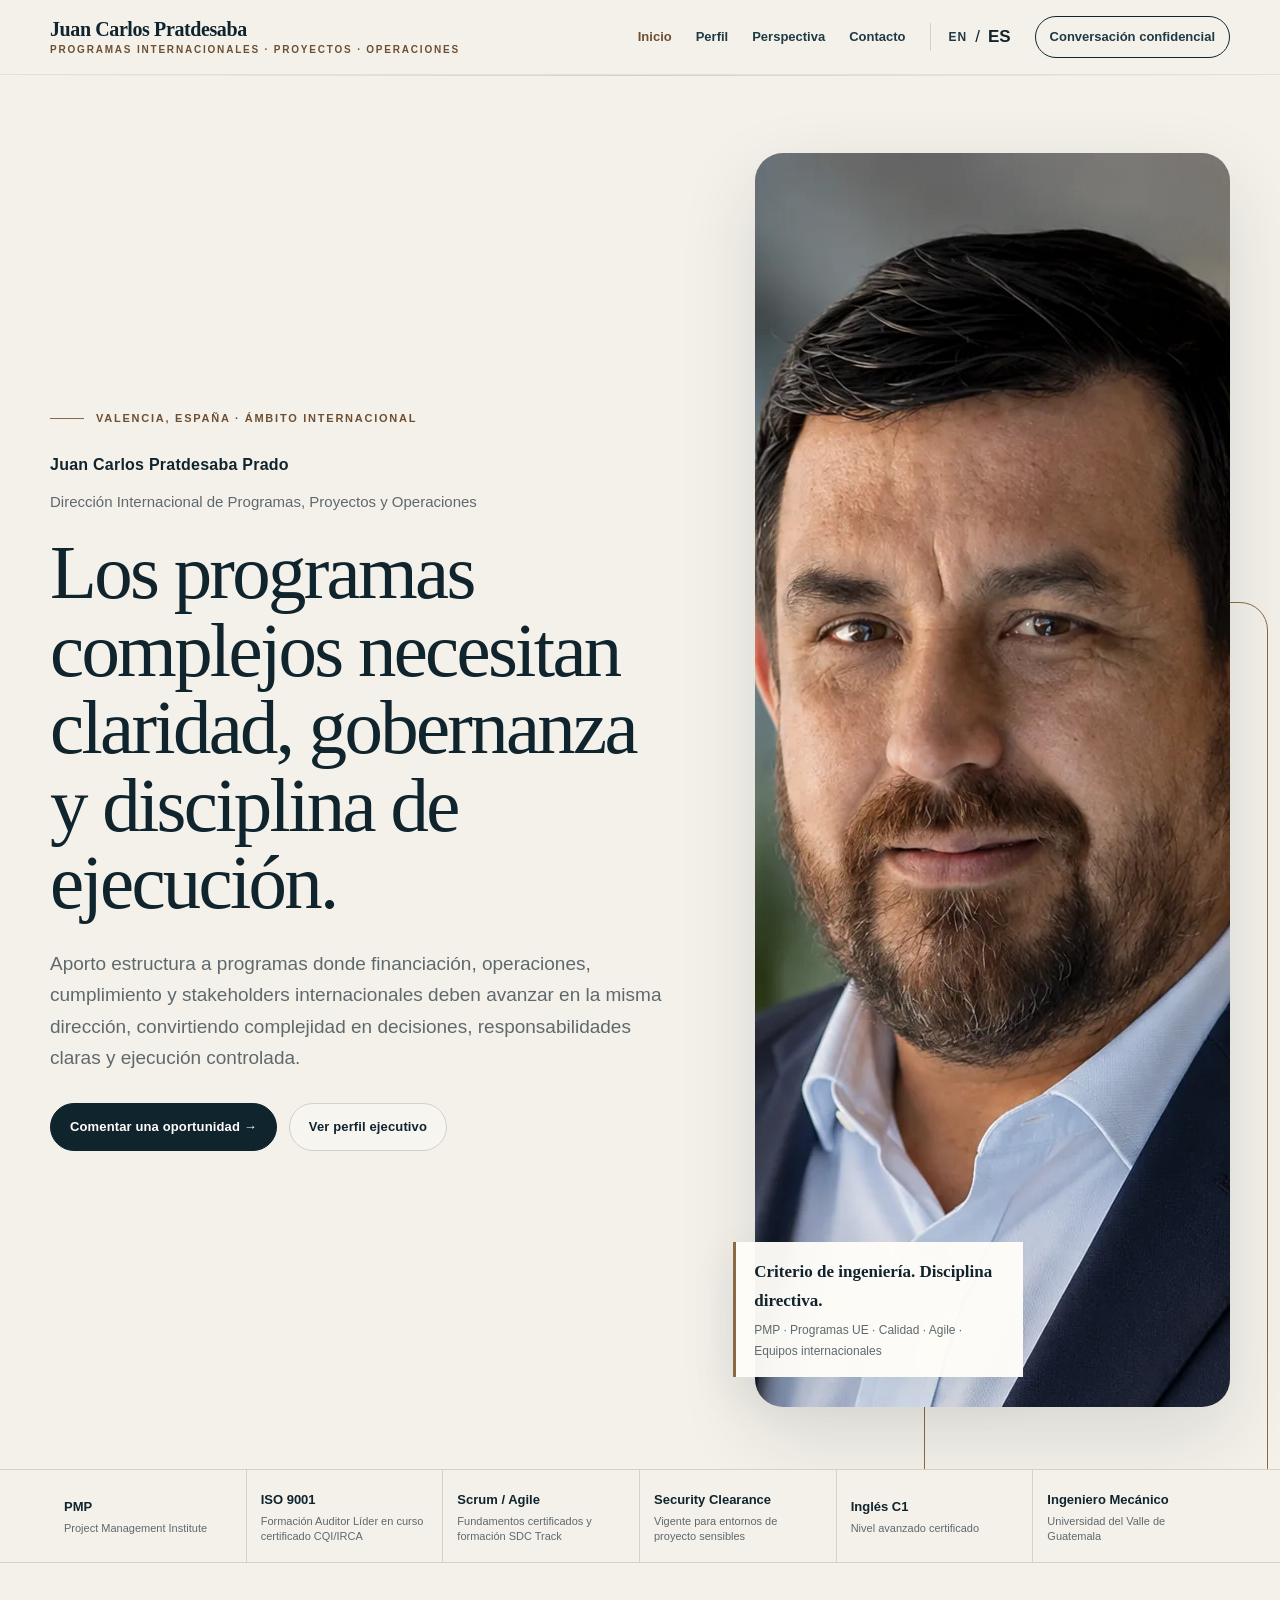
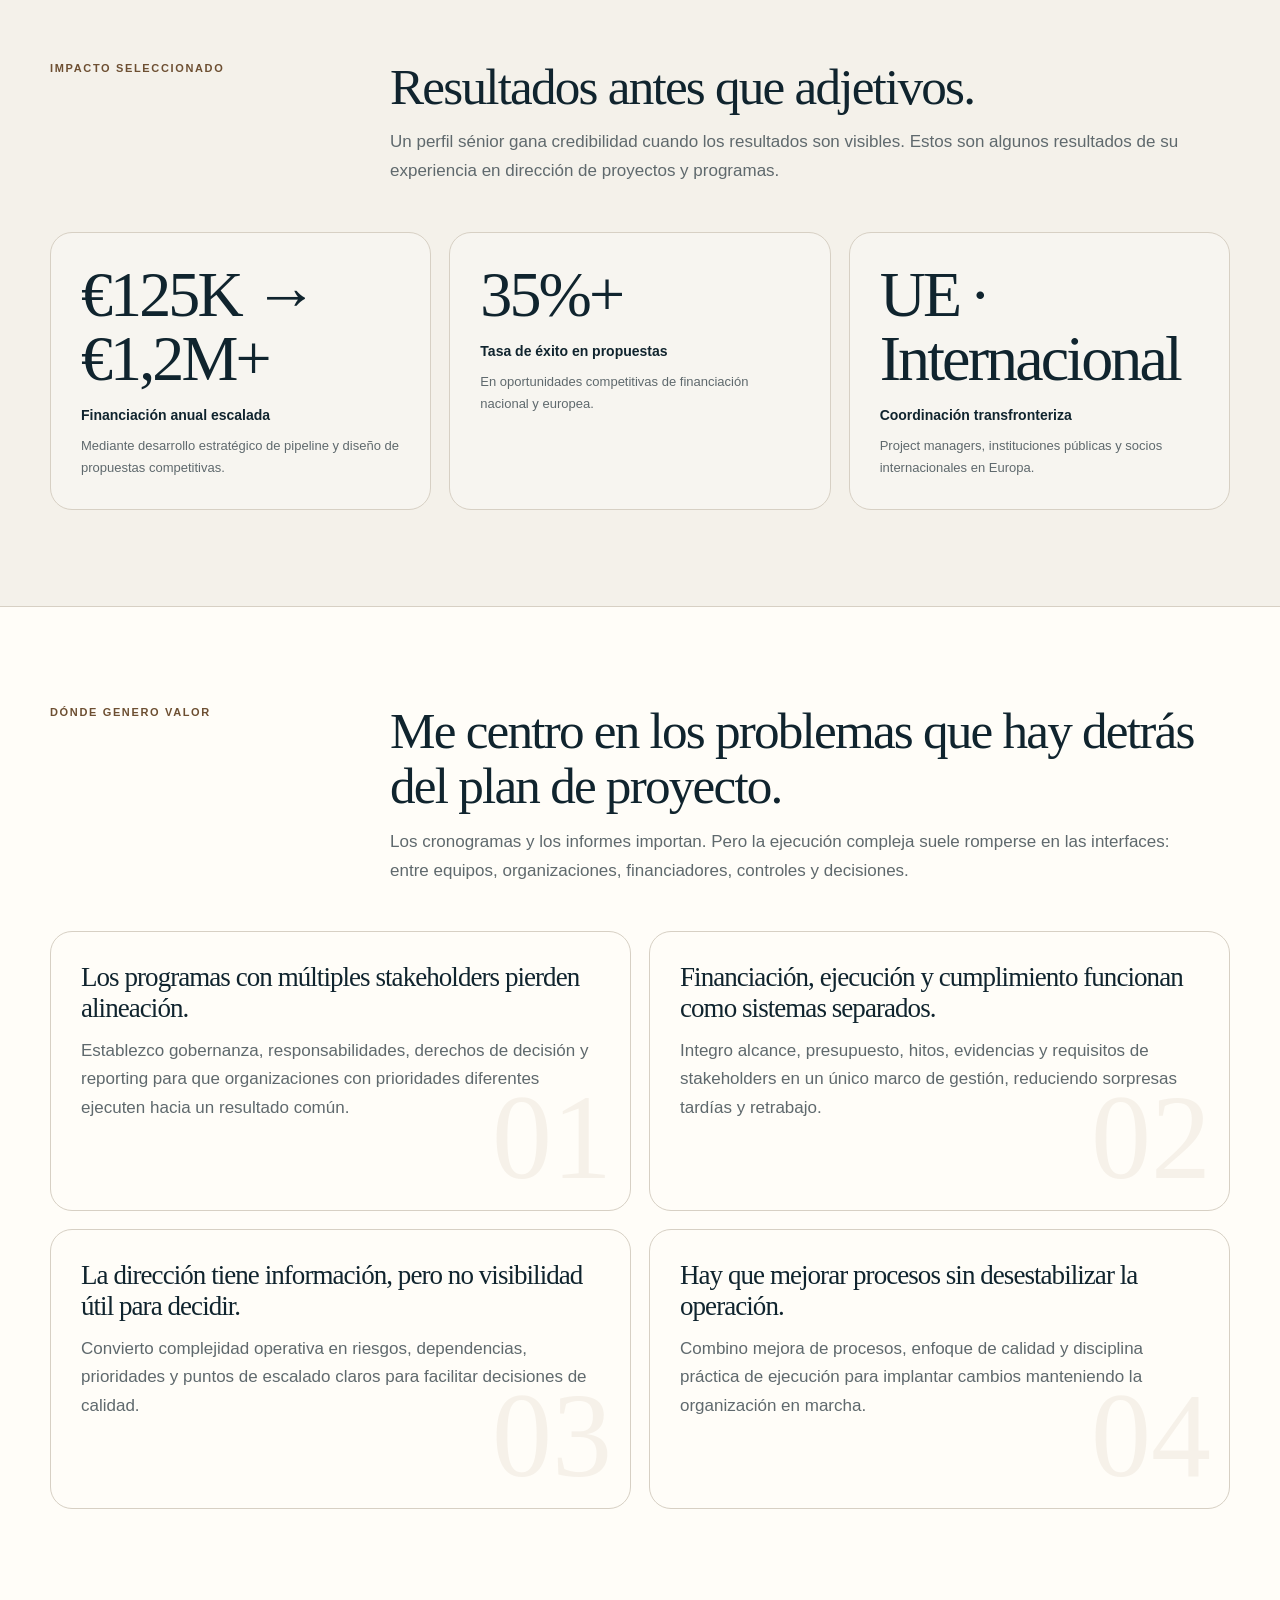
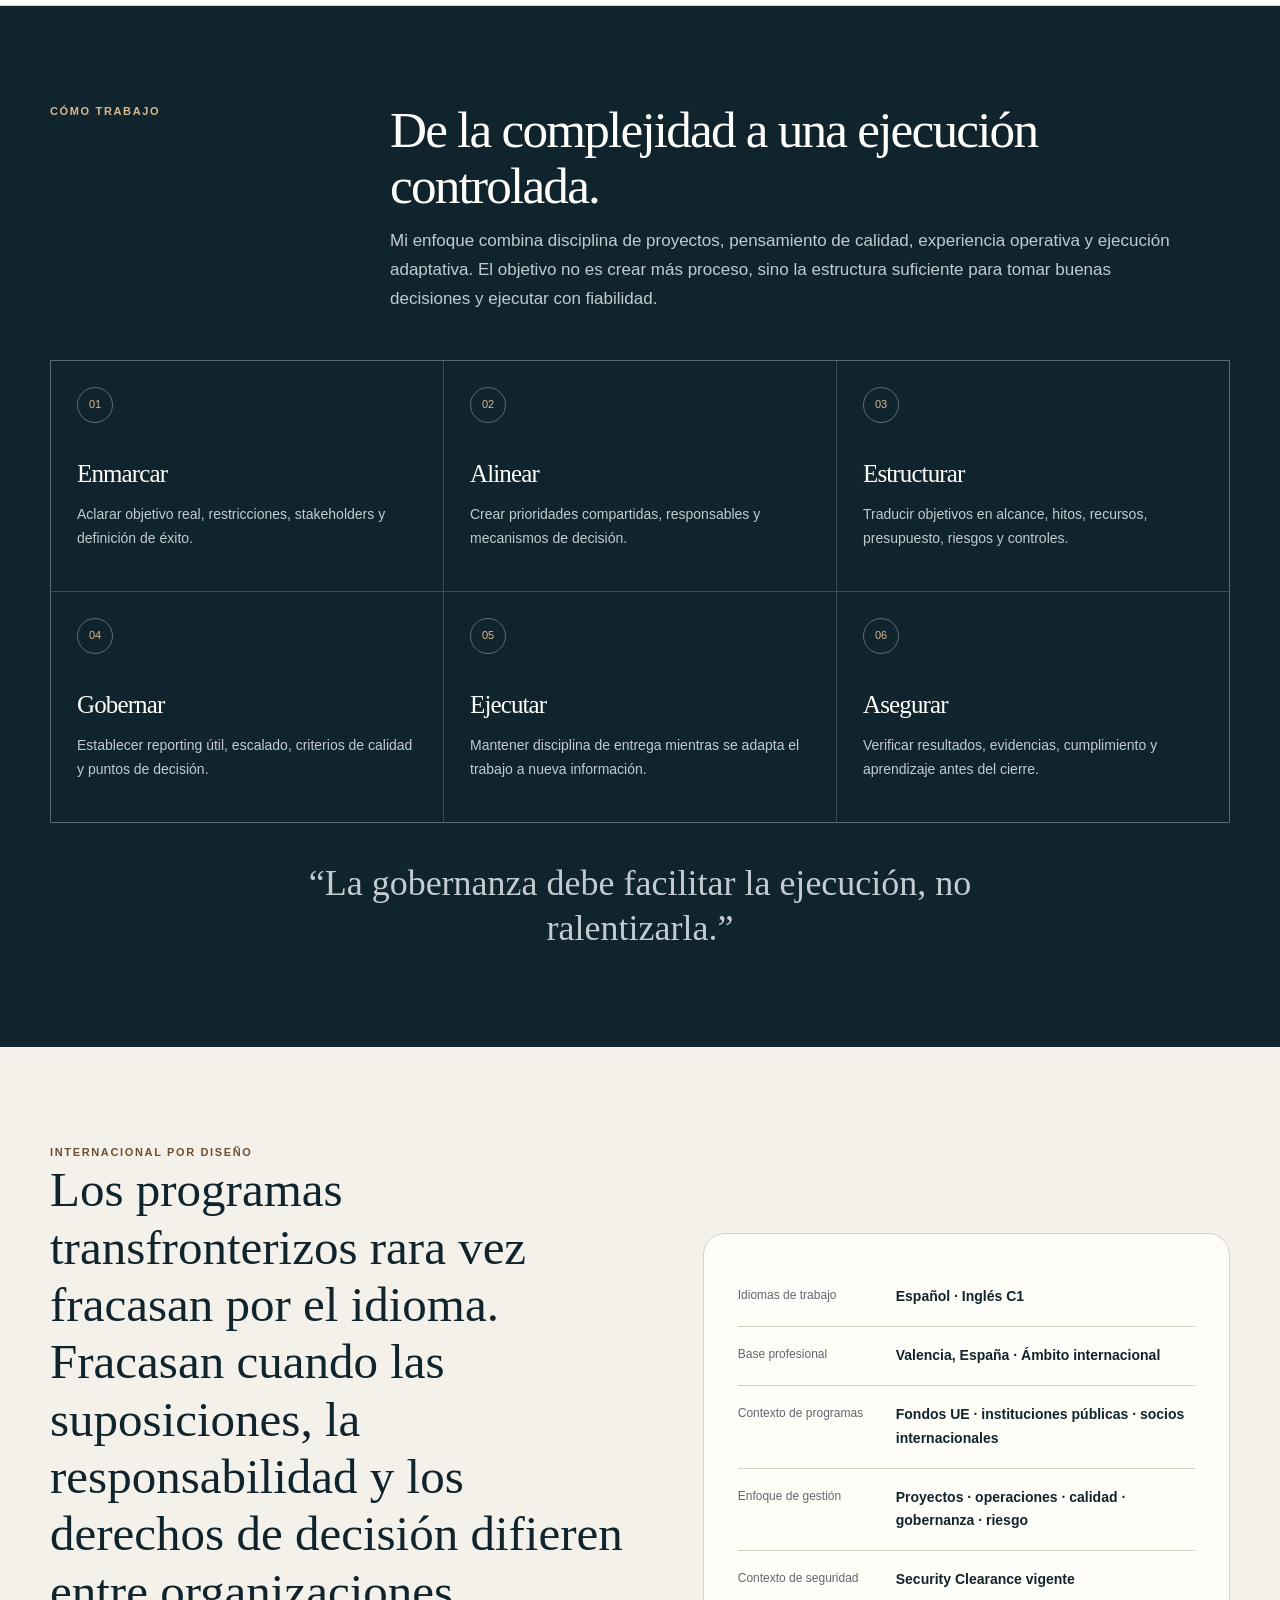
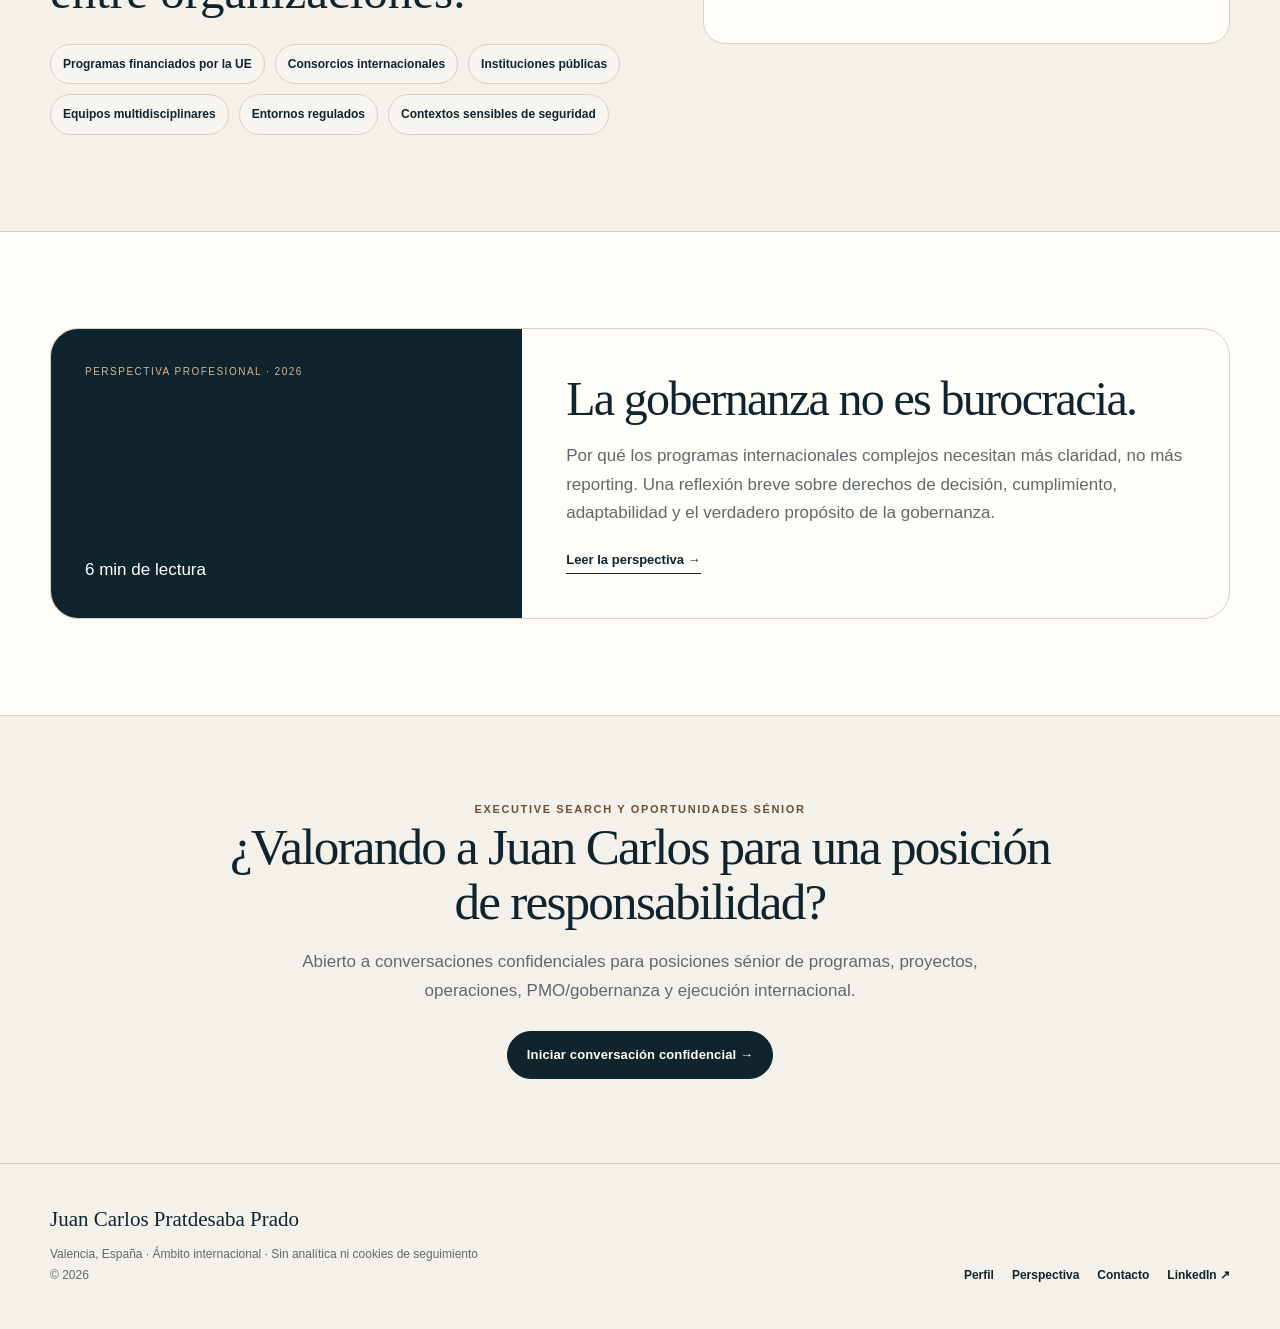
==== es/index.html @ 7df22baf "Add files via upload" ====
<!DOCTYPE html>
<html lang="es">
<head>
    <meta charset="UTF-8">
    <meta name="viewport" content="width=device-width, initial-scale=1.0">
    <meta name="theme-color" content="#f4f1ea">
    <title>Juan Carlos Pratdesaba Prado | Dirección Internacional de Programas, Proyectos y Operaciones</title>
    <meta name="description" content="Perfil sénior internacional: PMP, programas financiados por la UE, formación de Auditor Líder ISO 9001, Scrum, inglés C1 y Security Clearance vigente.">
    <link rel="canonical" href="https://madeprat.github.io/portfoliojcpp/es/">
    <link rel="alternate" hreflang="en" href="https://madeprat.github.io/portfoliojcpp/">
    <link rel="icon" href="../assets/img/favicon.svg" type="image/svg+xml">
    <link rel="stylesheet" href="../assets/css/styles.css">
    <meta property="og:type" content="website">
    <meta property="og:title" content="Juan Carlos Pratdesaba Prado | Dirección Internacional de Programas, Proyectos y Operaciones">
    <meta property="og:description" content="Perfil sénior internacional: PMP, programas financiados por la UE, formación de Auditor Líder ISO 9001, Scrum, inglés C1 y Security Clearance vigente.">
    <meta property="og:url" content="https://madeprat.github.io/portfoliojcpp/es/">
    <meta property="og:image" content="https://madeprat.github.io/portfoliojcpp/assets/img/juan-carlos-pratdesaba.jpg">
    <meta property="og:image:alt" content="Juan Carlos Pratdesaba Prado">
    <meta name="twitter:card" content="summary_large_image">
</head><body>
<a class="skip-link" href="#main">Saltar al contenido</a>
<header class="site-header">
  <div class="container navbar">
    <a class="brand" href="index.html"><strong>Juan Carlos Pratdesaba</strong><span>Programas internacionales · proyectos · operaciones</span></a>
    <button class="nav-toggle" aria-label="Abrir navegación" aria-expanded="false"><span></span></button>
    <nav class="nav-links" aria-label="Navegación principal">
      <a href="index.html" aria-current="page">Inicio</a><a href="perfil.html">Perfil</a><a href="perspectiva.html">Perspectiva</a><a href="contacto.html">Contacto</a>
      <div class="lang"><a href="../index.html" lang="en" hreflang="en">EN</a><span>/</span><strong>ES</strong></div>
      <a class="header-cta" href="contacto.html">Conversación confidencial</a>
    </nav>
  </div>
</header>
<main id="main">
  <section class="hero"><div class="container hero-grid"><div class="reveal"><div class="eyebrow">Valencia, España · Ámbito internacional</div><p class="nameplate">Juan Carlos Pratdesaba Prado</p><p class="role">Dirección Internacional de Programas, Proyectos y Operaciones</p><h1>Los programas complejos necesitan claridad, gobernanza y disciplina de ejecución.</h1><p class="hero-lead">Aporto estructura a programas donde financiación, operaciones, cumplimiento y stakeholders internacionales deben avanzar en la misma dirección, convirtiendo complejidad en decisiones, responsabilidades claras y ejecución controlada.</p><div class="hero-actions"><a class="btn btn-primary" href="contacto.html">Comentar una oportunidad →</a><a class="btn btn-secondary" href="perfil.html">Ver perfil ejecutivo</a></div></div><div class="portrait-frame reveal"><div class="portrait-card"><img src="../assets/img/juan-carlos-pratdesaba.webp" alt="Retrato profesional de Juan Carlos Pratdesaba Prado" width="1254" height="1254" fetchpriority="high"></div><div class="portrait-note"><strong>Criterio de ingeniería. Disciplina directiva.</strong><span>PMP · Programas UE · Calidad · Agile · Equipos internacionales</span></div></div></div></section>
  <section class="credibility" aria-label="Credenciales profesionales"><div class="container credibility-row"><div class="credibility-item"><strong>PMP</strong><span>Project Management Institute</span></div><div class="credibility-item"><strong>ISO 9001</strong><span>Formación Auditor Líder en curso certificado CQI/IRCA</span></div><div class="credibility-item"><strong>Scrum / Agile</strong><span>Fundamentos certificados y formación SDC Track</span></div><div class="credibility-item"><strong>Security Clearance</strong><span>Vigente para entornos de proyecto sensibles</span></div><div class="credibility-item"><strong>Inglés C1</strong><span>Nivel avanzado certificado</span></div><div class="credibility-item"><strong>Ingeniero Mecánico</strong><span>Universidad del Valle de Guatemala</span></div></div></section>
  <section class="section" id="impacto"><div class="container"><div class="section-head reveal"><div class="kicker">Impacto seleccionado</div><div><h2>Resultados antes que adjetivos.</h2><p class="section-intro">Un perfil sénior gana credibilidad cuando los resultados son visibles. Estos son algunos resultados de su experiencia en dirección de proyectos y programas.</p></div></div><div class="metrics"><article class="metric reveal"><div class="metric-value">€125K → €1,2M+</div><div class="metric-label">Financiación anual escalada</div><p>Mediante desarrollo estratégico de pipeline y diseño de propuestas competitivas.</p></article><article class="metric reveal"><div class="metric-value">35%+</div><div class="metric-label">Tasa de éxito en propuestas</div><p>En oportunidades competitivas de financiación nacional y europea.</p></article><article class="metric reveal"><div class="metric-value">UE · Internacional</div><div class="metric-label">Coordinación transfronteriza</div><p>Project managers, instituciones públicas y socios internacionales en Europa.</p></article></div></div></section>
  <section class="section section-alt" id="problemas"><div class="container"><div class="section-head reveal"><div class="kicker">Dónde genero valor</div><div><h2>Me centro en los problemas que hay detrás del plan de proyecto.</h2><p class="section-intro">Los cronogramas y los informes importan. Pero la ejecución compleja suele romperse en las interfaces: entre equipos, organizaciones, financiadores, controles y decisiones.</p></div></div><div class="problem-grid"><article class="problem reveal" data-index="01"><h3>Los programas con múltiples stakeholders pierden alineación.</h3><p>Establezco gobernanza, responsabilidades, derechos de decisión y reporting para que organizaciones con prioridades diferentes ejecuten hacia un resultado común.</p></article><article class="problem reveal" data-index="02"><h3>Financiación, ejecución y cumplimiento funcionan como sistemas separados.</h3><p>Integro alcance, presupuesto, hitos, evidencias y requisitos de stakeholders en un único marco de gestión, reduciendo sorpresas tardías y retrabajo.</p></article><article class="problem reveal" data-index="03"><h3>La dirección tiene información, pero no visibilidad útil para decidir.</h3><p>Convierto complejidad operativa en riesgos, dependencias, prioridades y puntos de escalado claros para facilitar decisiones de calidad.</p></article><article class="problem reveal" data-index="04"><h3>Hay que mejorar procesos sin desestabilizar la operación.</h3><p>Combino mejora de procesos, enfoque de calidad y disciplina práctica de ejecución para implantar cambios manteniendo la organización en marcha.</p></article></div></div></section>
  <section class="section section-dark" id="metodo"><div class="container"><div class="section-head reveal"><div class="kicker">Cómo trabajo</div><div><h2>De la complejidad a una ejecución controlada.</h2><p class="section-intro">Mi enfoque combina disciplina de proyectos, pensamiento de calidad, experiencia operativa y ejecución adaptativa. El objetivo no es crear más proceso, sino la estructura suficiente para tomar buenas decisiones y ejecutar con fiabilidad.</p></div></div><div class="method-list"><article class="method reveal"><span class="method-num">01</span><h3>Enmarcar</h3><p>Aclarar objetivo real, restricciones, stakeholders y definición de éxito.</p></article><article class="method reveal"><span class="method-num">02</span><h3>Alinear</h3><p>Crear prioridades compartidas, responsables y mecanismos de decisión.</p></article><article class="method reveal"><span class="method-num">03</span><h3>Estructurar</h3><p>Traducir objetivos en alcance, hitos, recursos, presupuesto, riesgos y controles.</p></article><article class="method reveal"><span class="method-num">04</span><h3>Gobernar</h3><p>Establecer reporting útil, escalado, criterios de calidad y puntos de decisión.</p></article><article class="method reveal"><span class="method-num">05</span><h3>Ejecutar</h3><p>Mantener disciplina de entrega mientras se adapta el trabajo a nueva información.</p></article><article class="method reveal"><span class="method-num">06</span><h3>Asegurar</h3><p>Verificar resultados, evidencias, cumplimiento y aprendizaje antes del cierre.</p></article></div><p class="method-quote reveal">“La gobernanza debe facilitar la ejecución, no ralentizarla.”</p></div></section>
  <section class="section" id="internacional"><div class="container international"><div class="reveal"><div class="kicker">Internacional por diseño</div><p class="big-quote">Los programas transfronterizos rara vez fracasan por el idioma. Fracasan cuando las suposiciones, la responsabilidad y los derechos de decisión difieren entre organizaciones.</p><div class="tag-cloud"><span class="tag">Programas financiados por la UE</span><span class="tag">Consorcios internacionales</span><span class="tag">Instituciones públicas</span><span class="tag">Equipos multidisciplinares</span><span class="tag">Entornos regulados</span><span class="tag">Contextos sensibles de seguridad</span></div></div><div class="international-panel reveal"><dl><div class="row"><dt>Idiomas de trabajo</dt><dd>Español · Inglés C1</dd></div><div class="row"><dt>Base profesional</dt><dd>Valencia, España · Ámbito internacional</dd></div><div class="row"><dt>Contexto de programas</dt><dd>Fondos UE · instituciones públicas · socios internacionales</dd></div><div class="row"><dt>Enfoque de gestión</dt><dd>Proyectos · operaciones · calidad · gobernanza · riesgo</dd></div><div class="row"><dt>Contexto de seguridad</dt><dd>Security Clearance vigente</dd></div></dl></div></div></section>
  <section class="section section-alt" id="perspectiva"><div class="container"><div class="article-card reveal"><div class="side"><span class="edition">Perspectiva profesional · 2026</span><span>6 min de lectura</span></div><div class="content"><h3>La gobernanza no es burocracia.</h3><p>Por qué los programas internacionales complejos necesitan más claridad, no más reporting. Una reflexión breve sobre derechos de decisión, cumplimiento, adaptabilidad y el verdadero propósito de la gobernanza.</p><a class="text-link" href="perspectiva.html">Leer la perspectiva →</a></div></div></div></section>
  <section class="final-cta"><div class="container reveal"><div class="kicker">Executive search y oportunidades sénior</div><h2>¿Valorando a Juan Carlos para una posición de responsabilidad?</h2><p>Abierto a conversaciones confidenciales para posiciones sénior de programas, proyectos, operaciones, PMO/gobernanza y ejecución internacional.</p><a class="btn btn-primary" href="contacto.html">Iniciar conversación confidencial →</a></div></section>
</main>
<footer class="site-footer">
  <div class="container footer-grid">
    <div><div class="footer-name">Juan Carlos Pratdesaba Prado</div><div class="footer-meta">Valencia, España · Ámbito internacional · Sin analítica ni cookies de seguimiento<br>© <span data-year>2026</span></div></div>
    <div class="footer-links"><a href="perfil.html">Perfil</a><a href="perspectiva.html">Perspectiva</a><a href="contacto.html">Contacto</a><a href="https://www.linkedin.com/in/jcpratdesaba/" target="_blank" rel="noopener">LinkedIn ↗</a></div>
  </div>
</footer>
<script src="../assets/js/main.js" defer></script>
</body>
</html>
---- assets/css/styles.css ----
/* Juan Carlos Pratdesaba Prado — Executive portfolio */
:root {
  --ink: #10242e;
  --ink-2: #1f3a45;
  --paper: #f4f1ea;
  --paper-2: #ebe6dc;
  --white: #fffdf8;
  --bronze: #8b6946;
  --bronze-dark: #6d4f32;
  --muted: #5f696d;
  --line: #d7d0c4;
  --shadow: 0 28px 80px rgba(16, 36, 46, .12);
  --shadow-soft: 0 16px 44px rgba(16, 36, 46, .08);
  --radius: 22px;
  --serif: Georgia, 'Times New Roman', serif;
  --sans: -apple-system, BlinkMacSystemFont, 'Segoe UI', Inter, Helvetica, Arial, sans-serif;
}
* { box-sizing: border-box; }
html { scroll-behavior: smooth; }
body {
  margin: 0;
  color: var(--ink);
  background: var(--paper);
  font-family: var(--sans);
  font-size: 17px;
  line-height: 1.7;
  -webkit-font-smoothing: antialiased;
  text-rendering: optimizeLegibility;
}
a { color: inherit; }
img { max-width: 100%; display: block; }
button, input, textarea { font: inherit; }
::selection { background: #d9c4aa; color: var(--ink); }
.container { width: min(1180px, calc(100% - 40px)); margin: 0 auto; }
.narrow { width: min(820px, calc(100% - 40px)); margin: 0 auto; }
.skip-link { position: absolute; left: -999px; top: 0; background: var(--ink); color: white; padding: 10px 16px; z-index: 9999; }
.skip-link:focus { left: 12px; top: 12px; }

.site-header {
  position: sticky; top: 0; z-index: 100;
  background: rgba(244, 241, 234, .92);
  backdrop-filter: blur(16px);
  border-bottom: 1px solid rgba(16, 36, 46, .08);
}
.navbar { min-height: 74px; display: flex; align-items: center; gap: 22px; }
.brand { text-decoration: none; display: flex; flex-direction: column; line-height: 1.05; margin-right: auto; }
.brand strong { font-family: var(--serif); font-size: 20px; letter-spacing: -.02em; }
.brand span { margin-top: 5px; font-size: 10px; letter-spacing: .18em; text-transform: uppercase; color: var(--bronze-dark); font-weight: 700; }
.nav-links { display: flex; align-items: center; gap: 24px; }
.nav-links a { text-decoration: none; font-size: 13px; font-weight: 650; color: var(--ink-2); }
.nav-links a:hover, .nav-links a[aria-current='page'] { color: var(--bronze-dark); }
.lang { display: inline-flex; border-left: 1px solid var(--line); padding-left: 18px; gap: 8px; align-items: center; }
.lang a { font-size: 12px; letter-spacing: .08em; }
.header-cta { border: 1px solid var(--ink); padding: 9px 14px; border-radius: 999px; }
.header-cta:hover { background: var(--ink); color: var(--white) !important; }
.nav-toggle { display: none; border: 0; background: transparent; width: 44px; height: 44px; cursor: pointer; }
.nav-toggle span, .nav-toggle::before, .nav-toggle::after { content: ''; display: block; height: 2px; width: 24px; background: var(--ink); margin: 5px auto; }

.hero { padding: 78px 0 62px; position: relative; overflow: hidden; }
.hero::before { content: ''; position: absolute; inset: 0 0 auto 0; height: 1px; background: linear-gradient(90deg, transparent, var(--line), transparent); }
.hero-grid { display: grid; grid-template-columns: minmax(0, 1.14fr) minmax(340px, .86fr); gap: 76px; align-items: center; }
.eyebrow { display: flex; align-items: center; gap: 12px; margin-bottom: 24px; color: var(--bronze-dark); font-size: 11px; letter-spacing: .16em; text-transform: uppercase; font-weight: 800; }
.eyebrow::before { content: ''; width: 34px; height: 1px; background: var(--bronze); }
.nameplate { margin: 0 0 10px; font-size: 16px; font-weight: 760; letter-spacing: .015em; }
.role { margin: 0 0 20px; color: var(--muted); font-size: 15px; }
h1, h2, h3, .display { font-family: var(--serif); font-weight: 500; letter-spacing: -.035em; }
h1 { margin: 0; font-size: clamp(46px, 6vw, 78px); line-height: 1.01; max-width: 900px; }
.hero-lead { margin: 26px 0 0; font-size: 19px; line-height: 1.65; color: var(--muted); max-width: 750px; }
.hero-actions { display: flex; flex-wrap: wrap; gap: 12px; margin-top: 30px; }
.btn { display: inline-flex; align-items: center; justify-content: center; gap: 9px; min-height: 48px; padding: 0 19px; border-radius: 999px; text-decoration: none; font-size: 13px; font-weight: 750; letter-spacing: .01em; transition: transform .18s ease, background .18s ease, color .18s ease, border-color .18s ease; }
.btn:hover { transform: translateY(-2px); }
.btn-primary { background: var(--ink); color: var(--white); border: 1px solid var(--ink); }
.btn-primary:hover { background: var(--ink-2); }
.btn-secondary { border: 1px solid var(--line); background: rgba(255,255,255,.28); }
.btn-secondary:hover { border-color: var(--ink); }
.portrait-frame { position: relative; }
.portrait-frame::before { content: ''; position: absolute; width: 72%; height: 72%; right: -8%; bottom: -8%; border: 1px solid var(--bronze); border-radius: 28px; z-index: 0; }
.portrait-card { position: relative; z-index: 1; border-radius: 28px; overflow: hidden; box-shadow: var(--shadow); background: #d9d4cb; }
.portrait-card img { width: 100%; aspect-ratio: 1 / 1.08; object-fit: cover; object-position: 50% 40%; }
.portrait-note { position: absolute; z-index: 2; left: -22px; bottom: 30px; width: min(290px, 82%); background: rgba(255,253,248,.96); padding: 16px 18px; border-left: 3px solid var(--bronze); box-shadow: var(--shadow-soft); }
.portrait-note strong { display: block; font-family: var(--serif); font-size: 17px; font-weight: 600; }
.portrait-note span { display: block; color: var(--muted); font-size: 12px; margin-top: 4px; }

.credibility { border-top: 1px solid var(--line); border-bottom: 1px solid var(--line); }
.credibility-row { display: grid; grid-template-columns: repeat(6, 1fr); }
.credibility-item { min-height: 92px; display: flex; flex-direction: column; justify-content: center; padding: 16px 14px; border-right: 1px solid var(--line); }
.credibility-item:last-child { border-right: 0; }
.credibility-item strong { font-size: 13px; }
.credibility-item span { margin-top: 3px; color: var(--muted); font-size: 11px; line-height: 1.35; }

.section { padding: 96px 0; }
.section-tight { padding: 68px 0; }
.section-alt { background: var(--white); border-top: 1px solid var(--line); border-bottom: 1px solid var(--line); }
.section-dark { background: var(--ink); color: var(--white); }
.section-dark .muted, .section-dark p { color: #c2cbd0; }
.section-head { display: grid; grid-template-columns: .5fr 1.5fr; gap: 60px; align-items: start; margin-bottom: 46px; }
.kicker { font-size: 11px; letter-spacing: .15em; text-transform: uppercase; font-weight: 800; color: var(--bronze-dark); }
.section-dark .kicker { color: #d9b78f; }
h2 { margin: 0; font-size: clamp(34px, 4vw, 54px); line-height: 1.08; }
.section-intro { margin: 14px 0 0; color: var(--muted); max-width: 800px; }
.muted { color: var(--muted); }

.metrics { display: grid; grid-template-columns: repeat(3, 1fr); gap: 18px; }
.metric { padding: 30px; border: 1px solid var(--line); background: rgba(255,255,255,.25); border-radius: var(--radius); }
.metric-value { font-family: var(--serif); font-size: clamp(42px, 5vw, 64px); line-height: 1; color: var(--ink); letter-spacing: -.045em; }
.metric-label { margin-top: 13px; font-weight: 750; font-size: 14px; }
.metric p { font-size: 13px; color: var(--muted); margin: 7px 0 0; }

.problem-grid { display: grid; grid-template-columns: repeat(2, 1fr); gap: 18px; }
.problem { position: relative; min-height: 280px; padding: 30px; border-radius: var(--radius); border: 1px solid var(--line); background: var(--white); overflow: hidden; }
.problem::after { content: attr(data-index); position: absolute; right: 18px; bottom: -30px; font-family: var(--serif); font-size: 120px; color: rgba(139, 105, 70, .08); }
.problem h3 { position: relative; z-index: 1; margin: 0 0 12px; font-size: 27px; line-height: 1.15; }
.problem p { position: relative; z-index: 1; margin: 0; color: var(--muted); }

.method-list { display: grid; grid-template-columns: repeat(3, 1fr); gap: 1px; background: rgba(255,255,255,.18); border: 1px solid rgba(255,255,255,.16); }
.method { min-height: 230px; padding: 26px; background: var(--ink); }
.method-num { display: inline-flex; width: 36px; height: 36px; align-items: center; justify-content: center; border: 1px solid rgba(255,255,255,.32); border-radius: 50%; font-size: 11px; color: #d9b78f; }
.method h3 { margin: 30px 0 8px; font-size: 25px; }
.method p { margin: 0; font-size: 14px; }
.method-quote { margin: 38px auto 0; max-width: 850px; text-align: center; font-family: var(--serif); font-size: clamp(24px, 3vw, 36px); line-height: 1.25; }

.international { display: grid; grid-template-columns: 1.05fr .95fr; gap: 70px; align-items: center; }
.big-quote { font-family: var(--serif); font-size: clamp(30px, 4vw, 49px); line-height: 1.17; margin: 0; }
.tag-cloud { display: flex; flex-wrap: wrap; gap: 10px; margin-top: 24px; }
.tag { border: 1px solid var(--line); background: rgba(255,255,255,.25); padding: 9px 12px; border-radius: 999px; font-size: 12px; font-weight: 650; }
.international-panel { padding: 34px; border-radius: var(--radius); background: var(--white); border: 1px solid var(--line); }
.international-panel dl { margin: 0; }
.international-panel .row { display: grid; grid-template-columns: 140px 1fr; gap: 18px; padding: 17px 0; border-bottom: 1px solid var(--line); }
.international-panel .row:last-child { border-bottom: 0; }
.international-panel dt { color: var(--muted); font-size: 12px; }
.international-panel dd { margin: 0; font-size: 14px; font-weight: 680; }

.article-card { display: grid; grid-template-columns: .8fr 1.2fr; border: 1px solid var(--line); border-radius: 28px; overflow: hidden; background: var(--white); }
.article-card .side { padding: 34px; background: var(--ink); color: white; display: flex; flex-direction: column; justify-content: space-between; }
.article-card .side .edition { color: #d9b78f; text-transform: uppercase; letter-spacing: .15em; font-size: 10px; }
.article-card .content { padding: 44px; }
.article-card h3 { margin: 0 0 16px; font-size: clamp(31px, 4vw, 48px); line-height: 1.08; }
.article-card p { color: var(--muted); }
.text-link { display: inline-flex; align-items: center; gap: 8px; text-decoration: none; font-size: 13px; font-weight: 800; border-bottom: 1px solid currentColor; padding-bottom: 2px; }
.text-link:hover { color: var(--bronze-dark); }

.final-cta { padding: 84px 0; text-align: center; }
.final-cta h2 { max-width: 850px; margin: 0 auto; }
.final-cta p { max-width: 680px; margin: 18px auto 26px; color: var(--muted); }

.site-footer { border-top: 1px solid var(--line); padding: 38px 0 44px; }
.footer-grid { display: grid; grid-template-columns: 1fr auto; gap: 30px; align-items: end; }
.footer-name { font-family: var(--serif); font-size: 21px; }
.footer-meta { color: var(--muted); font-size: 12px; margin-top: 6px; }
.footer-links { display: flex; flex-wrap: wrap; gap: 18px; }
.footer-links a { font-size: 12px; text-decoration: none; font-weight: 650; }

.page-hero { padding: 82px 0 62px; border-bottom: 1px solid var(--line); }
.page-hero h1 { font-size: clamp(48px, 7vw, 82px); max-width: 1000px; }
.page-lead { max-width: 820px; margin: 24px 0 0; color: var(--muted); font-size: 20px; }
.profile-grid { display: grid; grid-template-columns: .7fr 1.3fr; gap: 72px; }
.sidebar-card { position: sticky; top: 104px; align-self: start; padding: 28px; border: 1px solid var(--line); border-radius: var(--radius); background: var(--white); }
.sidebar-card img { border-radius: 16px; margin-bottom: 18px; }
.sidebar-card h3 { margin: 0; font-size: 24px; }
.sidebar-card p { margin: 8px 0 0; color: var(--muted); font-size: 13px; }
.quick-facts { margin-top: 20px; border-top: 1px solid var(--line); }
.quick-facts div { padding: 13px 0; border-bottom: 1px solid var(--line); }
.quick-facts span { display: block; font-size: 10px; text-transform: uppercase; letter-spacing: .1em; color: var(--muted); }
.quick-facts strong { display: block; margin-top: 3px; font-size: 13px; }
.content-block + .content-block { margin-top: 64px; }
.content-block h2 { font-size: 42px; margin-bottom: 22px; }
.lead-paragraph { font-family: var(--serif); font-size: 27px; line-height: 1.42; }
.career-chapter { padding: 26px 0; border-top: 1px solid var(--line); display: grid; grid-template-columns: 170px 1fr; gap: 30px; }
.career-chapter:last-child { border-bottom: 1px solid var(--line); }
.career-chapter .period { font-size: 12px; color: var(--bronze-dark); font-weight: 800; text-transform: uppercase; letter-spacing: .08em; }
.career-chapter h3 { margin: 0; font-size: 28px; line-height: 1.18; }
.career-chapter .org { margin: 4px 0 10px; color: var(--muted); font-size: 13px; }
.career-chapter p { margin: 0; color: var(--muted); }
.inline-impact { margin-top: 13px; font-size: 13px; font-weight: 750; color: var(--ink); }
.credential-grid { display: grid; grid-template-columns: repeat(2, 1fr); gap: 14px; }
.credential { padding: 20px; border: 1px solid var(--line); border-radius: 16px; background: var(--white); }
.credential strong { display: block; font-size: 14px; }
.credential span { display: block; margin-top: 6px; color: var(--muted); font-size: 12px; }

.article-layout { display: grid; grid-template-columns: 230px minmax(0, 760px); gap: 70px; justify-content: center; }
.article-meta { position: sticky; top: 104px; align-self: start; }
.article-meta .label { font-size: 10px; letter-spacing: .12em; text-transform: uppercase; color: var(--muted); }
.article-meta strong { display: block; margin-top: 4px; font-size: 13px; }
.article-meta hr { border: 0; border-top: 1px solid var(--line); margin: 20px 0; }
.article-body { font-size: 18px; }
.article-body > p:first-of-type { font-family: var(--serif); font-size: 28px; line-height: 1.45; }
.article-body h2 { font-size: 38px; margin: 60px 0 18px; }
.article-body p { color: #344950; }
.pullquote { margin: 52px 0; padding: 28px 0 28px 30px; border-left: 3px solid var(--bronze); font-family: var(--serif); font-size: 30px; line-height: 1.35; color: var(--ink); }
.article-end { margin-top: 64px; padding-top: 30px; border-top: 1px solid var(--line); }

.contact-grid { display: grid; grid-template-columns: 1.2fr .8fr; gap: 28px; }
.contact-main, .contact-side { border-radius: var(--radius); border: 1px solid var(--line); background: var(--white); padding: 36px; }
.contact-main h2, .contact-side h2 { font-size: 34px; }
.contact-main p, .contact-side p { color: var(--muted); }
.contact-actions { display: flex; flex-wrap: wrap; gap: 12px; margin-top: 25px; }
.context-list { margin-top: 24px; border-top: 1px solid var(--line); }
.context-item { padding: 17px 0; border-bottom: 1px solid var(--line); }
.context-item strong { display: block; font-size: 13px; }
.context-item span { display: block; color: var(--muted); font-size: 12px; margin-top: 3px; }
.recruiter-snapshot { display: grid; gap: 12px; margin-top: 20px; }
.snapshot-row { padding: 14px 0; border-top: 1px solid var(--line); }
.snapshot-row span { display: block; font-size: 10px; letter-spacing: .1em; text-transform: uppercase; color: var(--bronze-dark); font-weight: 800; }
.snapshot-row strong { display: block; margin-top: 4px; font-size: 13px; }

.reveal { opacity: 0; transform: translateY(16px); transition: opacity .65s ease, transform .65s ease; }
.reveal.is-visible { opacity: 1; transform: none; }

@media (max-width: 980px) {
  .nav-toggle { display: block; }
  .nav-links { display: none; position: absolute; top: 74px; left: 0; right: 0; padding: 20px; background: var(--paper); border-bottom: 1px solid var(--line); flex-direction: column; align-items: stretch; gap: 8px; }
  .nav-links.open { display: flex; }
  .nav-links a { padding: 10px 0; }
  .lang { border-left: 0; padding-left: 0; padding-top: 10px; border-top: 1px solid var(--line); }
  .hero-grid { grid-template-columns: 1fr; gap: 48px; }
  .portrait-frame { width: min(620px, 92%); margin: 0 auto; }
  .credibility-row { grid-template-columns: repeat(3, 1fr); }
  .credibility-item:nth-child(3) { border-right: 0; }
  .credibility-item:nth-child(-n+3) { border-bottom: 1px solid var(--line); }
  .section-head { grid-template-columns: 1fr; gap: 16px; }
  .method-list { grid-template-columns: repeat(2, 1fr); }
  .international { grid-template-columns: 1fr; gap: 42px; }
  .profile-grid { grid-template-columns: 1fr; gap: 48px; }
  .sidebar-card { position: static; display: grid; grid-template-columns: 220px 1fr; gap: 26px; }
  .sidebar-card img { margin: 0; }
  .article-layout { grid-template-columns: 1fr; gap: 34px; }
  .article-meta { position: static; display: flex; gap: 24px; flex-wrap: wrap; }
  .article-meta hr { display: none; }
  .contact-grid { grid-template-columns: 1fr; }
}
@media (max-width: 680px) {
  body { font-size: 16px; }
  .container, .narrow { width: min(100% - 28px, 1180px); }
  .navbar { min-height: 66px; }
  .nav-links { top: 66px; }
  .brand span { display: none; }
  .hero { padding: 54px 0 42px; }
  h1 { font-size: clamp(42px, 12vw, 59px); }
  .hero-lead { font-size: 17px; }
  .portrait-frame { width: 100%; }
  .portrait-note { left: 12px; bottom: 12px; }
  .credibility-row { grid-template-columns: repeat(2, 1fr); }
  .credibility-item { border-bottom: 1px solid var(--line) !important; }
  .credibility-item:nth-child(even) { border-right: 0; }
  .section { padding: 70px 0; }
  .metrics, .problem-grid, .method-list, .credential-grid { grid-template-columns: 1fr; }
  .problem { min-height: 240px; }
  .article-card { grid-template-columns: 1fr; }
  .article-card .side, .article-card .content { padding: 28px; }
  .footer-grid { grid-template-columns: 1fr; }
  .sidebar-card { display: block; }
  .sidebar-card img { margin-bottom: 18px; }
  .career-chapter { grid-template-columns: 1fr; gap: 8px; }
  .international-panel .row { grid-template-columns: 1fr; gap: 4px; }
  .page-hero { padding: 58px 0 46px; }
  .page-lead { font-size: 17px; }
}
@media (prefers-reduced-motion: reduce) {
  html { scroll-behavior: auto; }
  *, *::before, *::after { transition: none !important; animation: none !important; }
  .reveal { opacity: 1; transform: none; }
}
@media print {
  .site-header, .site-footer, .hero-actions, .final-cta { display: none !important; }
  body { background: white; color: black; font-size: 12pt; }
  .section, .page-hero { padding: 24px 0; }
  .sidebar-card { position: static; box-shadow: none; }
  a { text-decoration: none; }
}
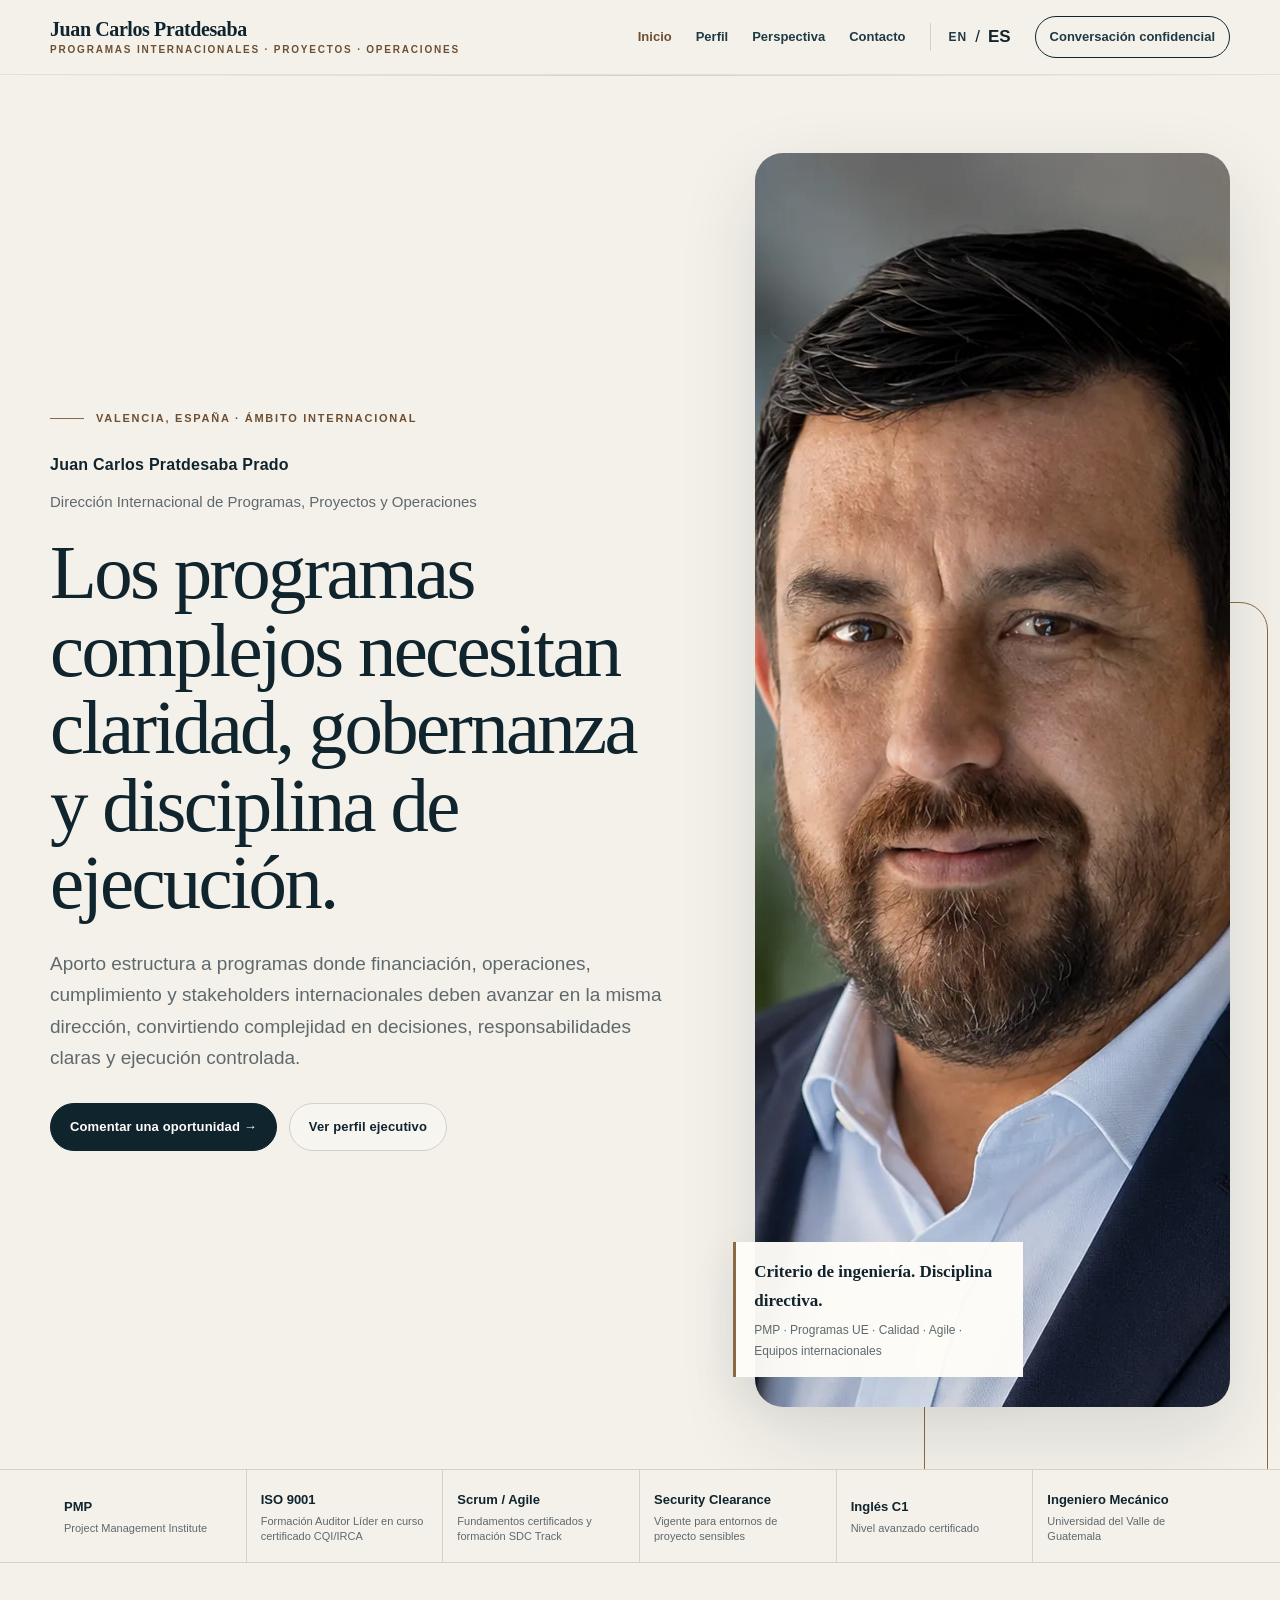
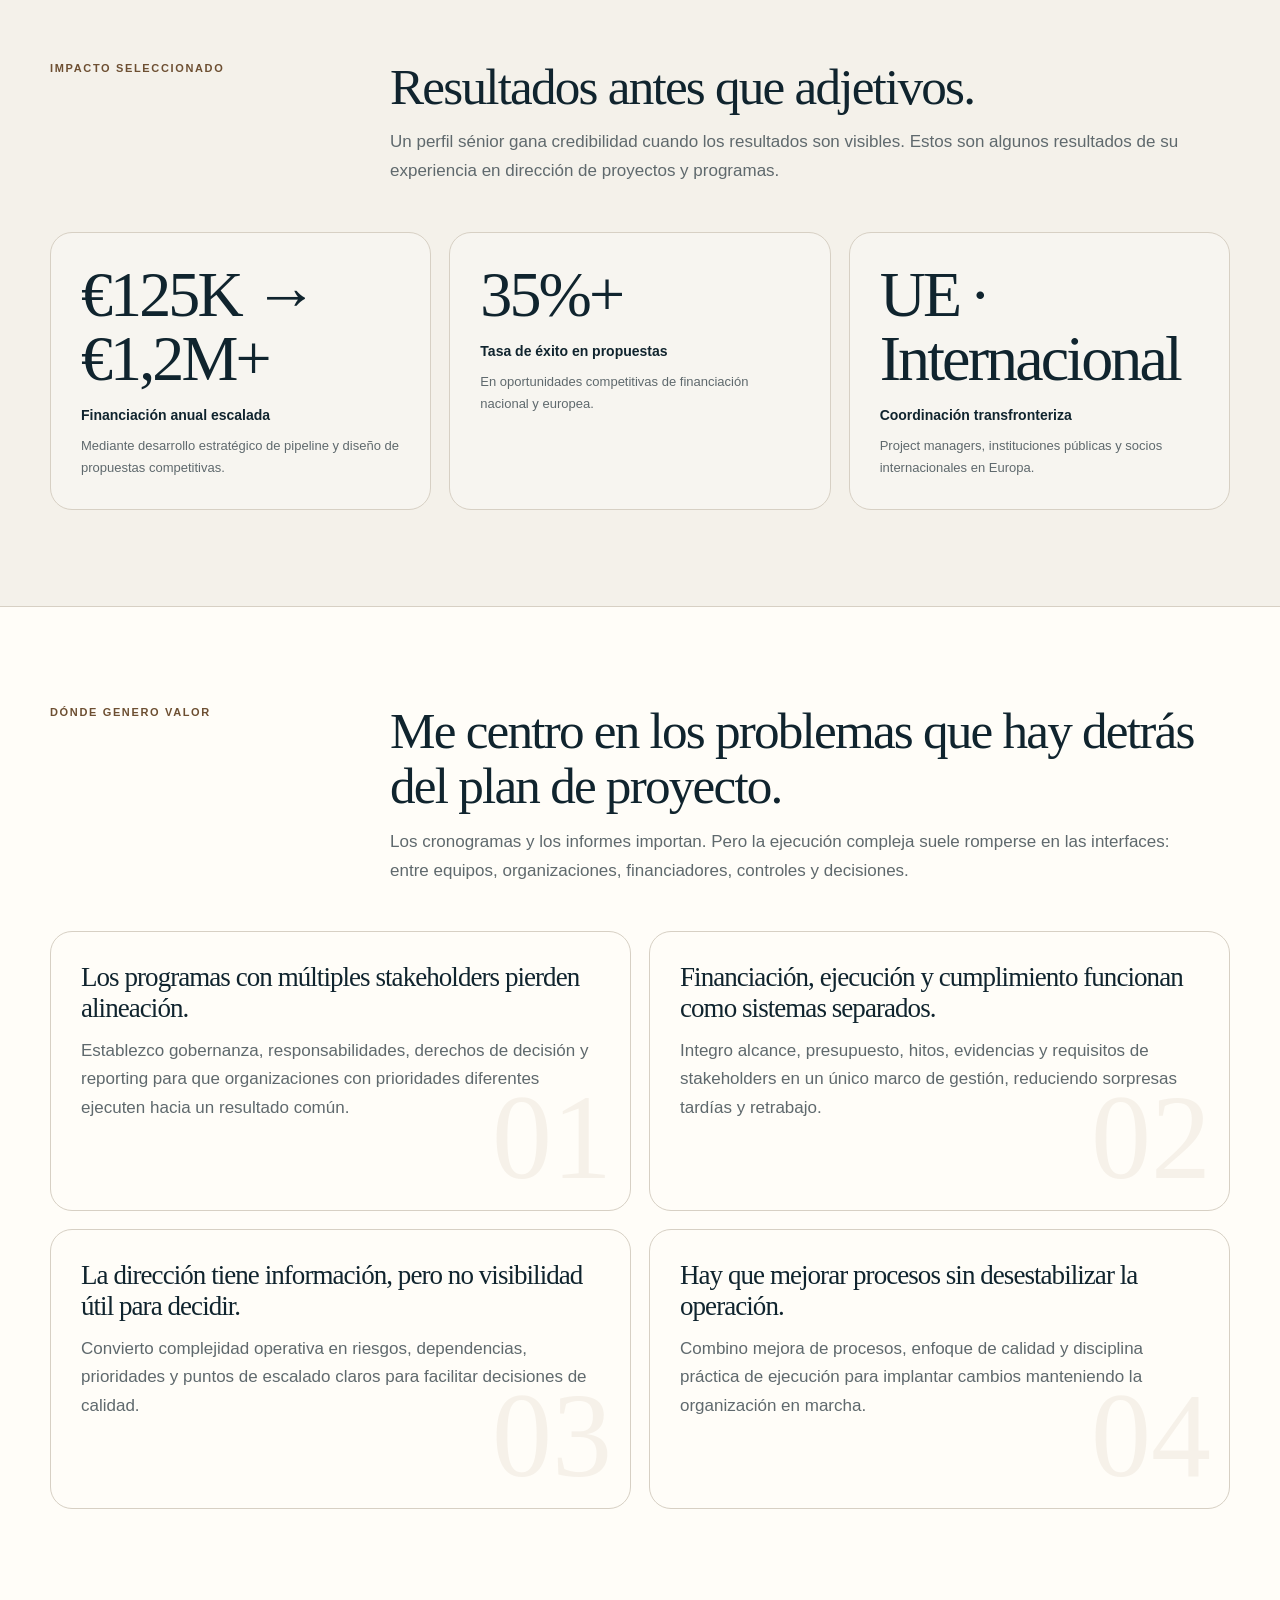
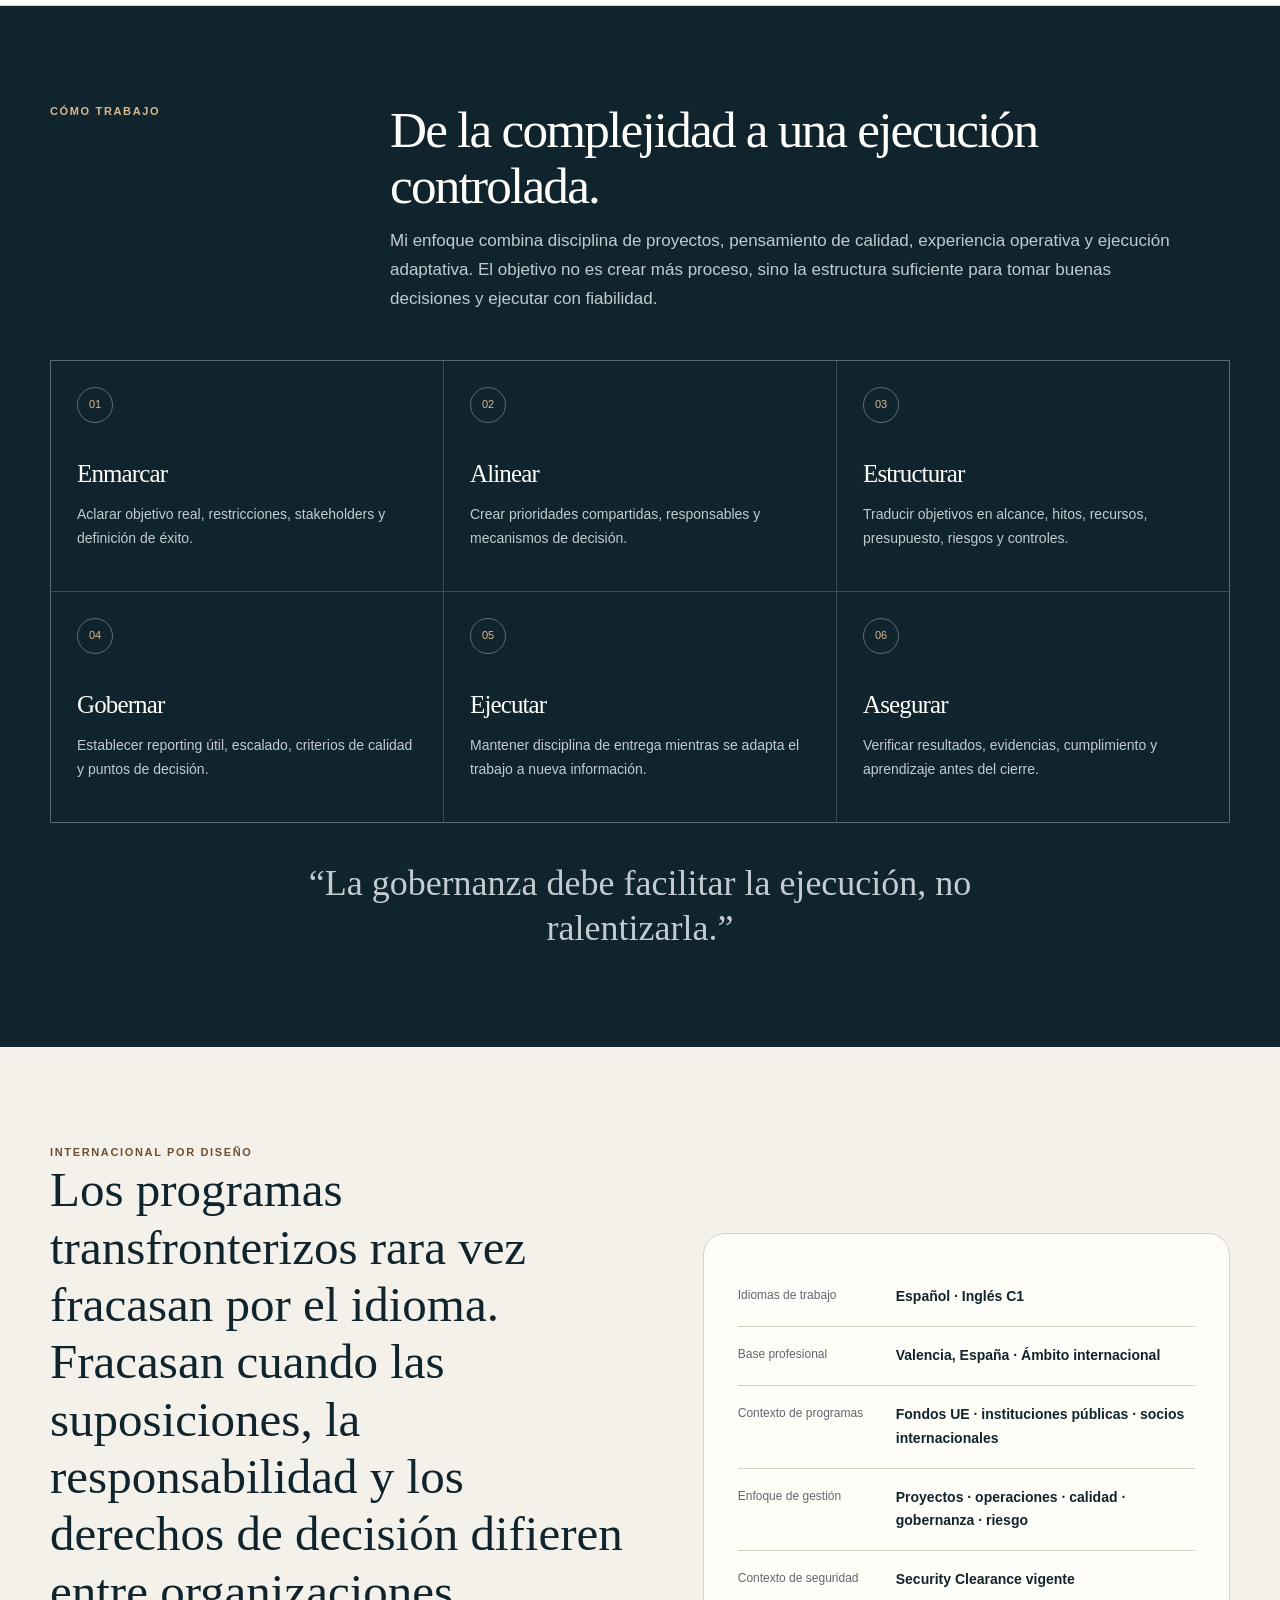
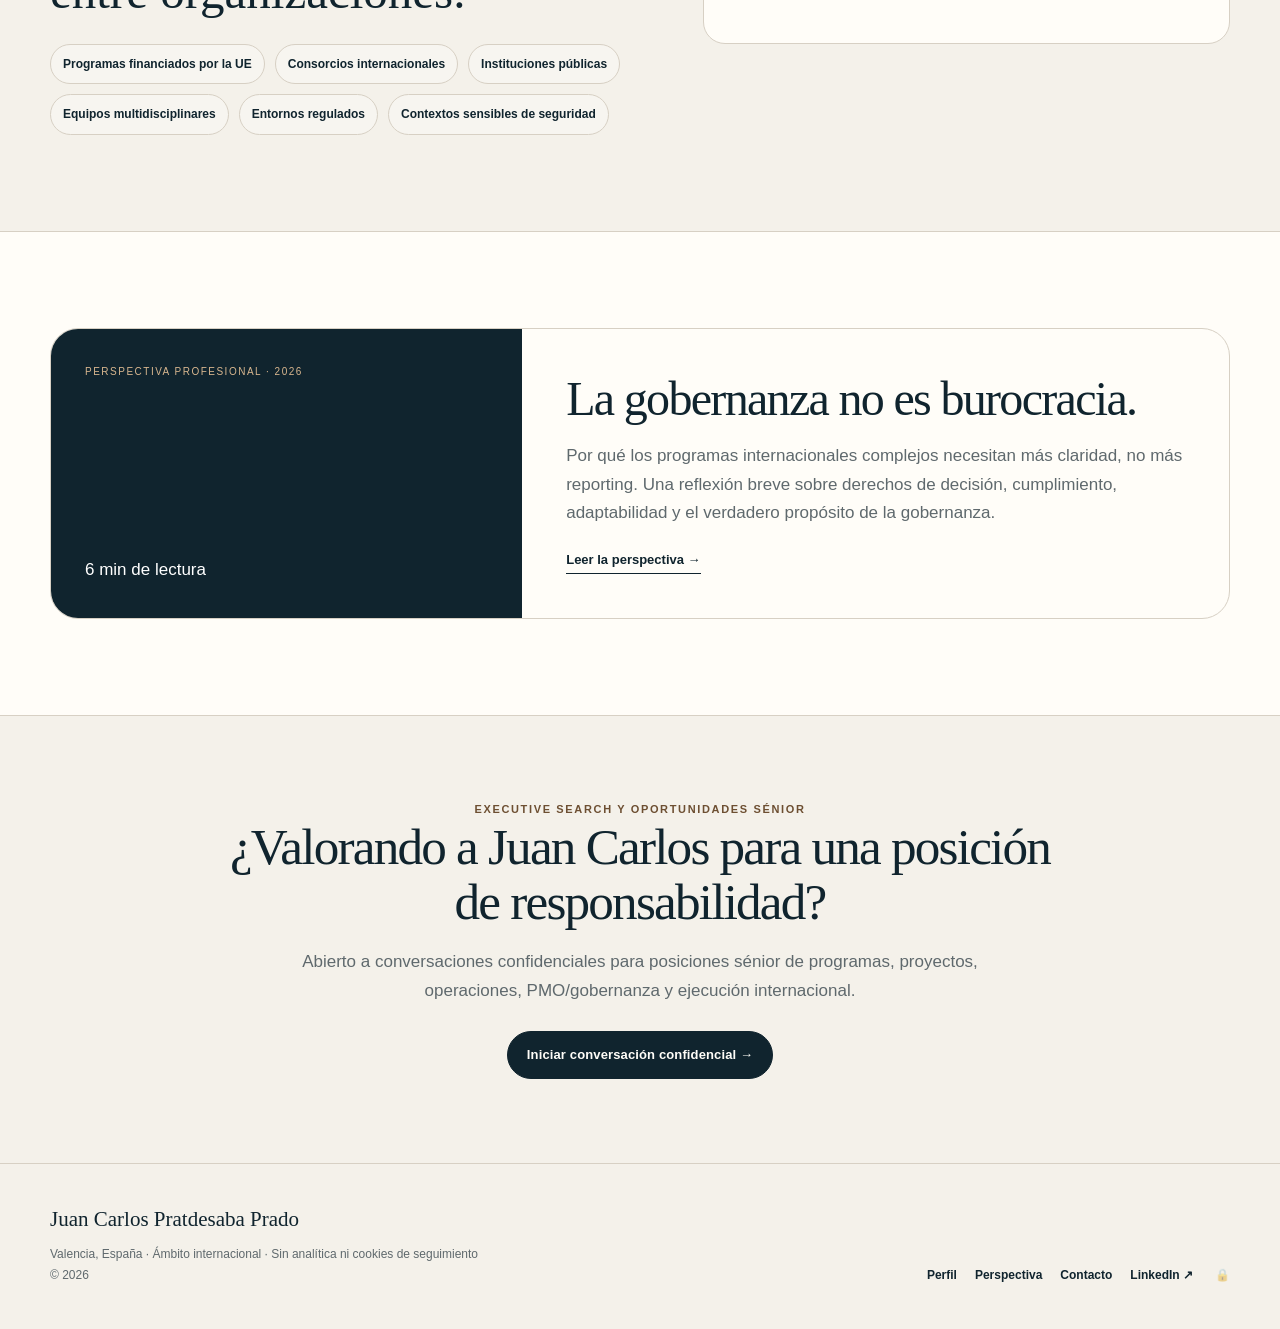
==== commit 9ad59125: "Update index.html" ====
--- a/es/index.html
+++ b/es/index.html
@@ -43,9 +43,9 @@
 <footer class="site-footer">
   <div class="container footer-grid">
     <div><div class="footer-name">Juan Carlos Pratdesaba Prado</div><div class="footer-meta">Valencia, España · Ámbito internacional · Sin analítica ni cookies de seguimiento<br>© <span data-year>2026</span></div></div>
-    <div class="footer-links"><a href="perfil.html">Perfil</a><a href="perspectiva.html">Perspectiva</a><a href="contacto.html">Contacto</a><a href="https://www.linkedin.com/in/jcpratdesaba/" target="_blank" rel="noopener">LinkedIn ↗</a></div>
+    <div class="footer-links"><a href="perfil.html">Perfil</a><a href="perspectiva.html">Perspectiva</a><a href="contacto.html">Contacto</a><a href="https://www.linkedin.com/in/jcpratdesaba/" target="_blank" rel="noopener">LinkedIn ↗</a><a href="https://script.google.com/macros/s/AKfycbyMghNxOPmsoSTXWZz1hliJfjf5PmT5_zcx5ZXtMPg2R70X_IOVSJj7P1fGufaeTvmwsg/exec" target="_blank" rel="noopener noreferrer" title="Private access" aria-label="Private access" style="color: inherit; text-decoration: none; opacity: 0.42; margin-left: 0.25rem;">🔒</a></div>
   </div>
 </footer>
 <script src="../assets/js/main.js" defer></script>
 </body>
-</html>+</html>
